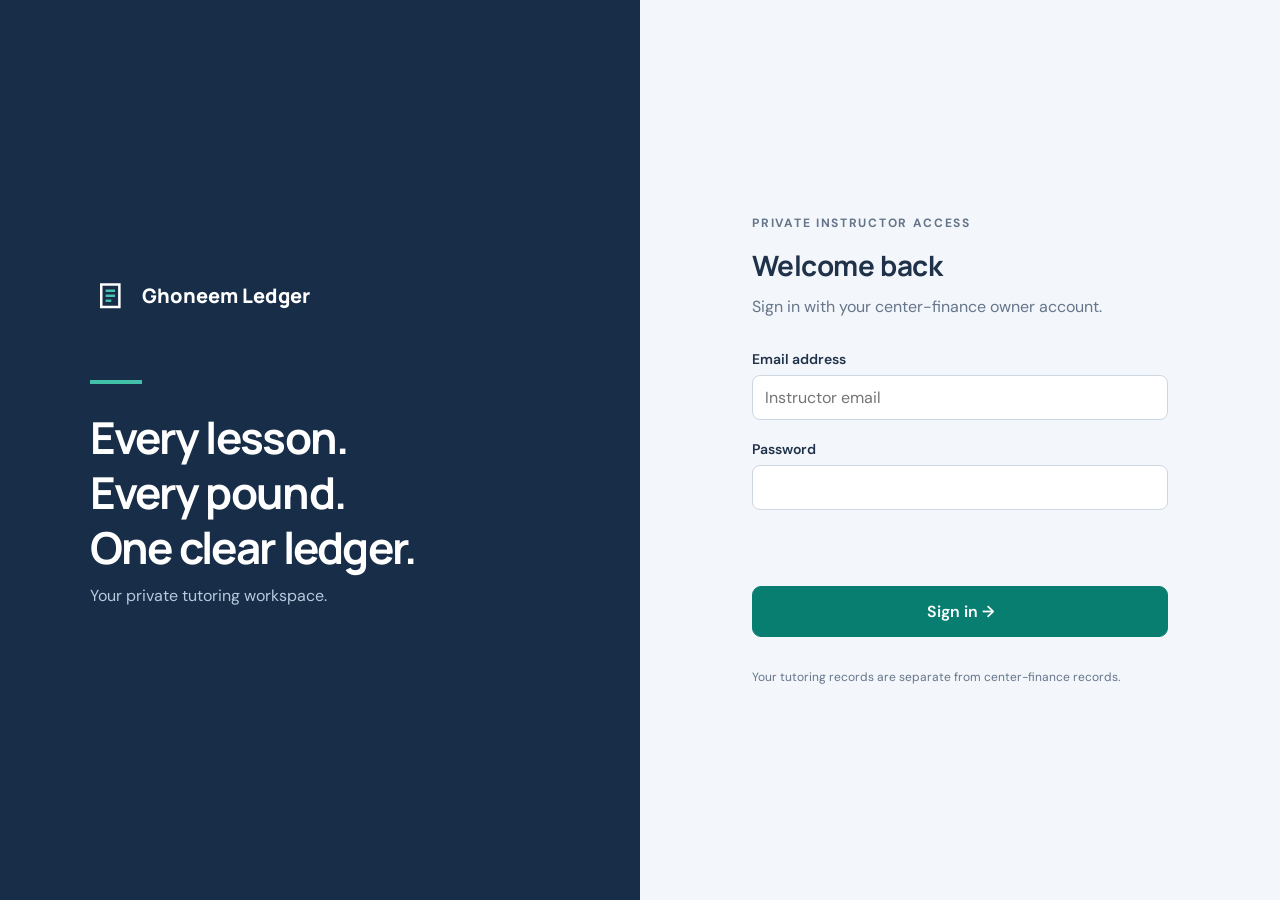
==== docs/index.html @ 1eb59dc2 "Implement isolated tutoring ledger for GitHub Pages" ====
<!doctype html><html lang="en"><head><meta charset="UTF-8"><meta name="viewport" content="width=device-width,initial-scale=1"><meta name="theme-color" content="#172d48"><meta name="description" content="Private tutoring payments, attendance and spending for Eng Abdelrahman Ghoneem."><title>Ghoneem Ledger</title><link rel="icon" href="./favicon.svg" type="image/svg+xml"><link rel="manifest" href="./manifest.webmanifest"><link rel="stylesheet" href="./style.css"></head><body><div id="app"><div class="loading">Opening your ledger…</div></div><dialog id="modal"></dialog><div id="toast" role="status"></div><script>window.addEventListener('error',function(){const a=document.getElementById('app');if(a&&a.textContent.includes('Opening your ledger'))a.innerHTML='<div class="loading">Unable to start the ledger. Please refresh the page.</div>'});</script><script type="module" src="./app.js"></script></body></html>
---- docs/style.css ----
@import url('https://fonts.googleapis.com/css2?family=DM+Sans:wght@400;500;600;700&family=Manrope:wght@400;500;600;700;800&display=swap');
:root{--navy:#172d48;--teal:#087e70;--paper:#f3f6fa;--text:#20324a;--muted:#65758a;--line:#dde5ee;--red:#b43a46;--amber:#91610b;--white:#fff;font-family:'DM Sans',Arial,sans-serif;color:var(--text);background:var(--paper);font-size:16px}*{box-sizing:border-box}body{margin:0}button,input,select,textarea{font:inherit}button,a,input,select,textarea{touch-action:manipulation}button,a{cursor:pointer}button{border:1px solid var(--line);border-radius:9px;background:white;padding:11px 16px;color:var(--text);font-weight:600;transition:background .15s}button:hover{background:#edf2f7}button:disabled{opacity:.6;cursor:wait}button.primary{background:var(--teal);color:white;border-color:var(--teal)}button.primary:hover{background:#07685d}button.dark{background:var(--navy);color:white}button.link{padding:5px 0;border:0;background:none;color:var(--teal)}button.danger{color:var(--red)}a{color:var(--teal)}input,select,textarea{width:100%;border:1px solid #cdd7e2;border-radius:8px;padding:11px 12px;background:white;color:var(--text);min-width:0}textarea{min-height:90px;resize:vertical}input:focus,select:focus,textarea:focus{outline:2px solid #2fae9c;outline-offset:2px}label{display:block;font-size:14px;font-weight:600;margin-bottom:7px}h1,h2,h3,p{margin-top:0}h1,h2,h3{font-family:Manrope,'DM Sans',sans-serif}h1{font-size:30px;letter-spacing:-1px;margin-bottom:8px}h2{font-size:19px;letter-spacing:-.4px;margin-bottom:18px}h3{font-size:16px}p{line-height:1.6}.muted{color:var(--muted)}.small{font-size:14px}.eyebrow{letter-spacing:1.7px;font-size:12px;font-weight:700;text-transform:uppercase;color:var(--muted)}.shell{display:grid;grid-template-columns:244px minmax(0,1fr);min-height:100vh}.sidebar{background:var(--navy);color:white;position:fixed;width:244px;height:100vh;padding:32px 22px;display:flex;flex-direction:column}.brand{display:flex;gap:12px;align-items:center;font-family:Manrope,sans-serif;font-size:20px;font-weight:800;line-height:1.15;margin-bottom:44px}.brand img{width:40px;height:40px}.brand small{display:block;font-size:11px;letter-spacing:2px;font-weight:500;color:#91accc;margin-top:5px}.sidebar nav{display:grid;gap:6px}.navbtn{display:flex;gap:12px;align-items:center;text-align:left;border:0;color:#b7c7dc;background:none;padding:13px 16px;font-size:15px}.navbtn.active,.navbtn:hover{background:#2b425d;color:white}.navicon{font-size:20px;width:24px;text-align:center}.sidefoot{margin-top:auto;border-top:1px solid #40526b;padding-top:24px;font-size:14px}.sidefoot strong{display:block;margin:8px 0}.sidefoot button{color:#b7c7dc;background:none;border:0;padding-left:0}.main{grid-column:2;padding:0 42px 50px;max-width:1600px;width:100%}.topbar{height:84px;border-bottom:1px solid var(--line);display:flex;justify-content:space-between;align-items:center;margin-bottom:34px;gap:16px}.topbar span{font-size:14px;color:var(--muted)}.actions{display:flex;gap:9px;align-items:center;flex-wrap:wrap}.pagehead{display:flex;justify-content:space-between;align-items:center;gap:18px;margin-bottom:28px}.pagehead p{margin:0;color:var(--muted)}.stats{display:grid;grid-template-columns:repeat(4,minmax(0,1fr));gap:16px;margin-bottom:26px}.stat{border:1px solid var(--line);background:white;border-radius:13px;padding:22px;min-width:0}.stat .label{font-size:14px;color:var(--muted);margin-bottom:17px}.stat .value{font:800 28px Manrope,sans-serif;letter-spacing:-.8px;overflow-wrap:anywhere}.stat .value small{font:500 12px 'DM Sans',sans-serif;color:var(--muted);letter-spacing:0}.stat .hint{font-size:12px;margin-top:12px;color:var(--muted)}.stat.feature{background:var(--navy);color:white;border-color:var(--navy)}.stat.feature .label,.stat.feature .hint,.stat.feature small{color:#b7c7dc}.twocol{display:grid;grid-template-columns:minmax(0,1.5fr) minmax(0,1fr);gap:24px}.panel{padding:24px;background:white;border:1px solid var(--line);border-radius:13px;margin-bottom:24px;min-width:0}.panelhead{display:flex;align-items:center;justify-content:space-between;gap:12px;margin-bottom:18px}.panelhead h2{margin:0}.tag{display:inline-block;border-radius:5px;padding:5px 8px;font-size:12px;font-weight:700;background:#eaf0f7;color:#526b89;white-space:nowrap}.tag.red{background:#fcebee;color:var(--red)}.tag.green{background:#e4f4ee;color:var(--teal)}.tag.amber{background:#fff3d8;color:var(--amber)}.red{color:var(--red)}.green{color:var(--teal)}.listrow{display:flex;align-items:center;justify-content:space-between;gap:14px;border-bottom:1px solid #edf1f6;padding:16px 0}.listrow:last-child{border:0;padding-bottom:0}.person{display:flex;gap:12px;align-items:center;min-width:0}.avatar{flex:none;background:#e9eff7;color:#536d8e;width:42px;height:42px;border-radius:50%;display:grid;place-items:center;font-weight:700}.person strong{display:block;overflow-wrap:anywhere}.person small{display:block;color:var(--muted);font-size:12px;margin-top:5px}.right{text-align:right}.empty{padding:26px 14px;text-align:center;color:var(--muted);font-size:14px;line-height:1.7}.empty b{display:block;color:var(--text);font-size:16px;margin-bottom:6px}.notice{padding:15px 18px;background:#eaf2fb;border:1px solid #d4e2f2;border-radius:10px;font-size:14px;line-height:1.5;margin-bottom:22px}.toolbar{display:flex;gap:12px;flex-wrap:wrap;margin-bottom:20px;align-items:center}.toolbar input{max-width:340px}.toolbar select{max-width:180px}.tablewrap{overflow-x:auto}table{width:100%;border-collapse:collapse;font-size:14px}th{text-align:left;color:var(--muted);font-size:12px;text-transform:uppercase;letter-spacing:.6px;background:#f8fafc;padding:14px 12px;white-space:nowrap}td{padding:16px 12px;border-bottom:1px solid #edf1f5}td strong{font-size:14px}td button{padding:7px 10px;font-size:14px}.cards{display:grid;grid-template-columns:repeat(3,minmax(0,1fr));gap:18px}.groupcard{padding:22px;background:white;border:1px solid var(--line);border-radius:12px}.groupcard h2{margin-top:15px}.bottomnav{display:none}.login{min-height:100vh;display:grid;grid-template-columns:1fr 1fr}.loginaside{background:var(--navy);color:white;padding:10vw 7vw;display:flex;flex-direction:column;justify-content:center}.loginaside .brand{margin-bottom:65px}.loginaside h1{font-size:44px;line-height:1.25;letter-spacing:-1.7px;max-width:450px}.loginaside p{color:#b8cadd;max-width:400px}.loginaside .divider{width:52px;height:4px;background:#42c1a9;margin-bottom:26px}.loginform{display:flex;flex-direction:column;justify-content:center;padding:8vw;max-width:620px;width:100%;margin:auto}.loginform form{display:grid;gap:20px}.loginform h2{font-size:28px;margin-top:15px;margin-bottom:10px}.loginform p{color:var(--muted);margin-bottom:30px}.loginform .primary{margin-top:6px;padding:14px}.loginfoot{margin-top:32px;font-size:12px;color:var(--muted)}dialog{border:0;border-radius:15px;box-shadow:0 20px 100px #132d4855;padding:0;width:min(600px,calc(100% - 28px));max-height:90vh;color:var(--text)}dialog::backdrop{background:#0d213f88;backdrop-filter:blur(3px)}.modalhead{padding:22px 26px;border-bottom:1px solid var(--line);display:flex;justify-content:space-between;align-items:center}.modalhead h2{margin:0}.modalhead button{border:0;padding:4px 10px;font-size:24px}.modalbody{padding:24px 26px}.formgrid{display:grid;grid-template-columns:1fr 1fr;gap:18px}.field.full{grid-column:1/-1}.modalfooter{display:flex;justify-content:flex-end;gap:10px;margin-top:24px;padding-top:20px;border-top:1px solid var(--line)}.error{color:var(--red);font-size:14px;line-height:1.5}.attrow{display:grid;grid-template-columns:1fr 190px;gap:10px;align-items:center;padding:14px 0;border-bottom:1px solid var(--line)}#toast{position:fixed;bottom:28px;left:50%;transform:translateX(-50%);background:var(--navy);color:white;border-radius:10px;padding:14px 22px;z-index:99;display:none;max-width:90%;font-size:14px}.loading{padding:25vh 20px;text-align:center}.bargraph{display:flex;height:200px;gap:12px;align-items:flex-end;overflow-x:auto;padding-top:20px}.barcol{flex:1;min-width:28px;height:100%;display:flex;flex-direction:column;justify-content:flex-end;align-items:center;gap:9px;font-size:11px;color:var(--muted)}.barpair{width:100%;height:165px;display:flex;gap:3px;align-items:flex-end}.bar{background:#169984;flex:1;border-radius:4px 4px 0 0;min-height:2px}.bar.spent{background:#9db0c8}.legend{display:flex;gap:20px;font-size:12px;color:var(--muted);margin:10px 0}.legend i{display:inline-block;width:9px;height:9px;background:#169984;margin-right:6px;border-radius:2px}.legend i.spent{background:#9db0c8}.statement{background:white;padding:20px}.mobilebrand{display:none}.balancehero{display:flex;gap:24px;flex-wrap:wrap;margin:12px 0 22px}.balancehero strong{font-size:26px;display:block;margin-top:5px}.fullwidth{width:100%}
@media(max-width:1100px){.sidebar{width:200px;padding:28px 15px}.shell{grid-template-columns:200px 1fr}.main{padding:0 24px 40px}.stats{grid-template-columns:repeat(2,minmax(0,1fr))}.twocol{grid-template-columns:1fr}.cards{grid-template-columns:repeat(2,minmax(0,1fr))}}
@media(max-width:700px){.shell{display:block}.sidebar{display:none}.main{padding:0 16px 100px}.topbar{height:70px;margin-bottom:24px}.topbar>span{display:none}.mobilebrand{display:block;font:800 18px Manrope,sans-serif}.topbar .actions button{padding:9px 11px;font-size:14px}.pagehead{align-items:flex-start}.pagehead h1{font-size:26px}.pagehead p{font-size:14px}.pagehead .actions{justify-content:flex-end}.stats{gap:10px}.stat{padding:17px 14px}.stat .label{font-size:12px;margin-bottom:13px}.stat .value{font-size:24px}.stat .hint{font-size:11px}.panel{padding:18px 16px}.cards{grid-template-columns:1fr}.bottomnav{display:flex;position:fixed;bottom:0;left:0;right:0;background:white;border-top:1px solid var(--line);justify-content:space-around;padding:8px 3px max(8px,env(safe-area-inset-bottom));z-index:10}.bottomnav button{border:0;background:none;padding:5px 8px;font-size:11px;font-weight:500;color:var(--muted);display:flex;flex-direction:column;align-items:center;gap:3px}.bottomnav button.active{color:var(--teal)}.bottomnav .navicon{font-size:23px}.bottomnav button.quick{background:var(--teal);color:white;border-radius:13px;width:49px;font-size:27px;justify-content:center}.login{display:block}.loginaside{padding:28px}.loginaside .brand{margin:0}.loginaside h1,.loginaside p,.loginaside .divider{display:none}.loginform{padding:42px 26px}.loginform h2{font-size:26px}.formgrid{grid-template-columns:1fr}.field.full{grid-column:auto}.modalbody{padding:20px}.attrow{grid-template-columns:1fr}.toolbar input{max-width:none}.toolbar select{flex:1}.listrow{gap:8px}.right{flex-shrink:0}.person{gap:8px}.person strong{font-size:14px}#toast{bottom:90px}.bargraph{gap:5px}.barcol{font-size:10px}}
@media print{body{background:white}.shell,.bottomnav,#toast{display:none!important}dialog{position:static;display:block!important;max-height:none;width:100%;box-shadow:none}.modalhead,.modalfooter,.noprint{display:none!important}.modalbody{padding:0}.statement{padding:0}table{font-size:12px}tr{break-inside:avoid}}
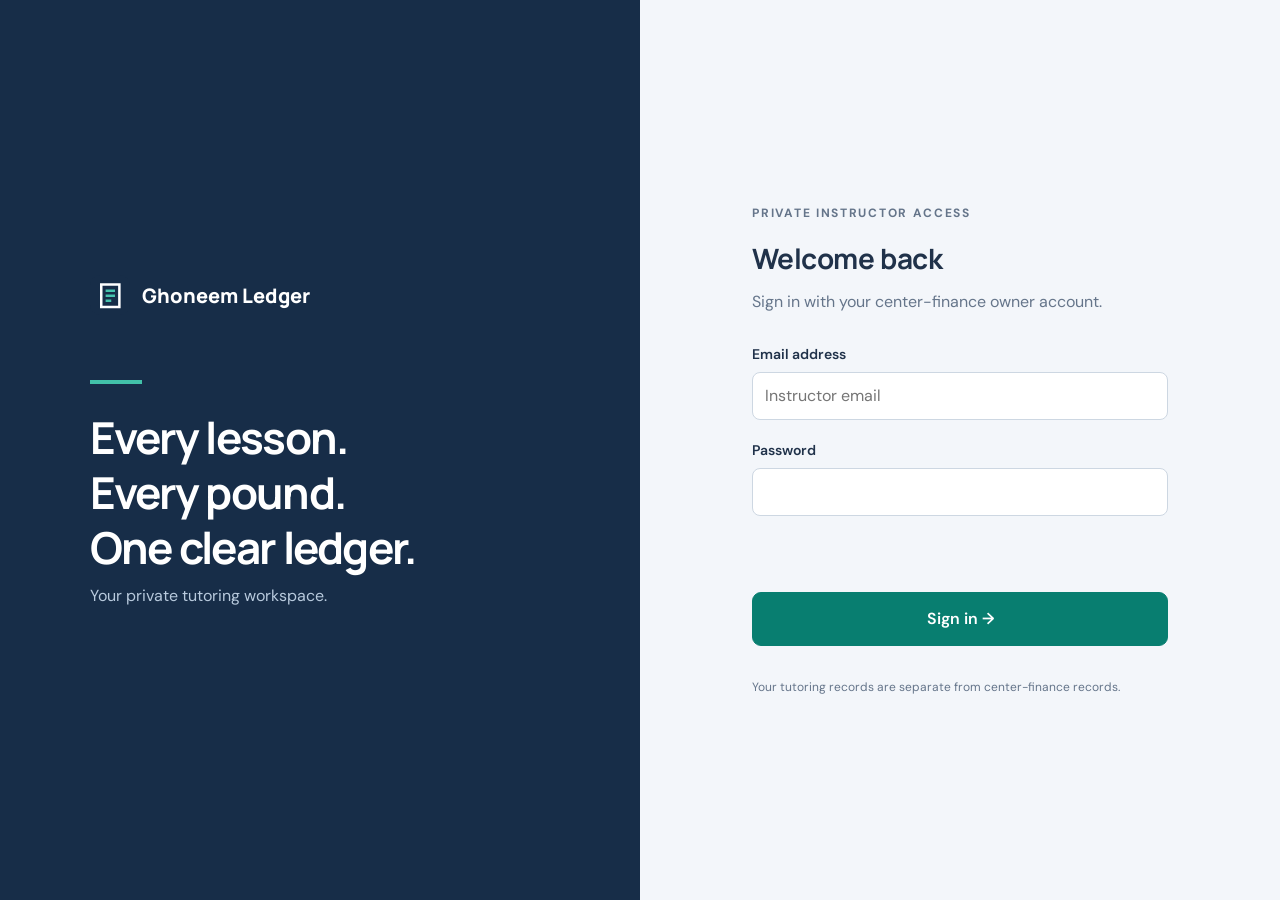
==== commit 9757df44: "Adapt ledger records, controls and forms to phone and tablet screens" ====
--- a/docs/index.html
+++ b/docs/index.html
@@ -1 +1 @@
-<!doctype html><html lang="en"><head><meta charset="UTF-8"><meta name="viewport" content="width=device-width,initial-scale=1"><meta name="theme-color" content="#172d48"><meta name="description" content="Private tutoring payments, attendance and spending for Eng Abdelrahman Ghoneem."><title>Ghoneem Ledger</title><link rel="icon" href="./favicon.svg" type="image/svg+xml"><link rel="manifest" href="./manifest.webmanifest"><link rel="stylesheet" href="./style.css"></head><body><div id="app"><div class="loading">Opening your ledger…</div></div><dialog id="modal"></dialog><div id="toast" role="status"></div><script>window.addEventListener('error',function(){const a=document.getElementById('app');if(a&&a.textContent.includes('Opening your ledger'))a.innerHTML='<div class="loading">Unable to start the ledger. Please refresh the page.</div>'});</script><script type="module" src="./app.js"></script></body></html>
+<!doctype html><html lang="en"><head><meta charset="UTF-8"><meta name="viewport" content="width=device-width,initial-scale=1,viewport-fit=cover"><meta name="theme-color" content="#172d48"><meta name="description" content="Private tutoring payments, attendance and spending for Eng Abdelrahman Ghoneem."><title>Ghoneem Ledger</title><link rel="icon" href="./favicon.svg" type="image/svg+xml"><link rel="manifest" href="./manifest.webmanifest"><link rel="stylesheet" href="./style.css?v=responsive-2"></head><body><div id="app"><div class="loading">Opening your ledger…</div></div><dialog id="modal"></dialog><div id="toast" role="status"></div><script>window.addEventListener('error',function(){const a=document.getElementById('app');if(a&&a.textContent.includes('Opening your ledger'))a.innerHTML='<div class="loading">Unable to start the ledger. Please refresh the page.</div>'});</script><script type="module" src="./app.js?v=responsive-2"></script></body></html>
--- a/docs/style.css
+++ b/docs/style.css
@@ -3,3 +3,25 @@
 @media(max-width:1100px){.sidebar{width:200px;padding:28px 15px}.shell{grid-template-columns:200px 1fr}.main{padding:0 24px 40px}.stats{grid-template-columns:repeat(2,minmax(0,1fr))}.twocol{grid-template-columns:1fr}.cards{grid-template-columns:repeat(2,minmax(0,1fr))}}
 @media(max-width:700px){.shell{display:block}.sidebar{display:none}.main{padding:0 16px 100px}.topbar{height:70px;margin-bottom:24px}.topbar>span{display:none}.mobilebrand{display:block;font:800 18px Manrope,sans-serif}.topbar .actions button{padding:9px 11px;font-size:14px}.pagehead{align-items:flex-start}.pagehead h1{font-size:26px}.pagehead p{font-size:14px}.pagehead .actions{justify-content:flex-end}.stats{gap:10px}.stat{padding:17px 14px}.stat .label{font-size:12px;margin-bottom:13px}.stat .value{font-size:24px}.stat .hint{font-size:11px}.panel{padding:18px 16px}.cards{grid-template-columns:1fr}.bottomnav{display:flex;position:fixed;bottom:0;left:0;right:0;background:white;border-top:1px solid var(--line);justify-content:space-around;padding:8px 3px max(8px,env(safe-area-inset-bottom));z-index:10}.bottomnav button{border:0;background:none;padding:5px 8px;font-size:11px;font-weight:500;color:var(--muted);display:flex;flex-direction:column;align-items:center;gap:3px}.bottomnav button.active{color:var(--teal)}.bottomnav .navicon{font-size:23px}.bottomnav button.quick{background:var(--teal);color:white;border-radius:13px;width:49px;font-size:27px;justify-content:center}.login{display:block}.loginaside{padding:28px}.loginaside .brand{margin:0}.loginaside h1,.loginaside p,.loginaside .divider{display:none}.loginform{padding:42px 26px}.loginform h2{font-size:26px}.formgrid{grid-template-columns:1fr}.field.full{grid-column:auto}.modalbody{padding:20px}.attrow{grid-template-columns:1fr}.toolbar input{max-width:none}.toolbar select{flex:1}.listrow{gap:8px}.right{flex-shrink:0}.person{gap:8px}.person strong{font-size:14px}#toast{bottom:90px}.bargraph{gap:5px}.barcol{font-size:10px}}
 @media print{body{background:white}.shell,.bottomnav,#toast{display:none!important}dialog{position:static;display:block!important;max-height:none;width:100%;box-shadow:none}.modalhead,.modalfooter,.noprint{display:none!important}.modalbody{padding:0}.statement{padding:0}table{font-size:12px}tr{break-inside:avoid}}
+
+/* Comfortable spacing and readable controls on phones and tablets. */
+body{line-height:1.5}.main,.person>div,.pagehead>div{min-width:0}.topbar{height:auto;min-height:84px;padding:18px 0;flex-wrap:wrap}.actions{gap:12px}.actions button{min-height:44px;white-space:normal}.pagehead,.panelhead{flex-wrap:wrap}.panelhead{row-gap:14px}.listrow{padding:20px 0;flex-wrap:wrap}.person{flex:1 1 160px}.person button{overflow-wrap:anywhere;text-align:start}.stat .hint{line-height:1.55}.formgrid{gap:22px}.field{min-width:0}.formgrid .notice{margin:0}.modalhead{gap:16px}.modalbody{padding:26px}.modalfooter{flex-wrap:wrap;gap:12px}.balancehero{gap:24px 36px}.countergrid{display:grid;grid-template-columns:repeat(auto-fit,minmax(150px,1fr));gap:18px;margin:20px 0}.countergrid>div{background:var(--paper);border-radius:10px;padding:18px}.countergrid span{display:block;font-size:13px;color:var(--muted);margin-bottom:10px}.countergrid strong{font:800 25px Manrope,sans-serif;overflow-wrap:anywhere}.counterhelp{margin:20px 0 0}td{line-height:1.6;min-width:100px}.stats{grid-template-columns:repeat(auto-fit,minmax(200px,1fr))}
+@media(max-width:700px){.main{padding:0 16px calc(110px + env(safe-area-inset-bottom))}.topbar{gap:14px;padding:16px 0;margin-bottom:24px}.mobilebrand{flex:1 1 100%}.topbar .actions{width:100%;display:grid;grid-template-columns:auto 1fr}.pagehead{display:block;margin-bottom:24px}.pagehead>.actions{margin-top:16px;justify-content:flex-start}.panel{padding:22px 18px;margin-bottom:20px}.panel>.actions,.sessioncounter .actions{display:grid;grid-template-columns:repeat(2,minmax(0,1fr));align-items:stretch}.panel>.actions button,.sessioncounter .actions button{padding:12px 10px}.stats{grid-template-columns:repeat(2,minmax(0,1fr));gap:12px}.stat{padding:18px 14px}.stat .value{font-size:22px}.stat .hint{font-size:12px}.countergrid{grid-template-columns:repeat(2,minmax(0,1fr));gap:12px}.countergrid>div{padding:16px 12px}.countergrid strong{font-size:23px}.modalhead{padding:18px 20px}.modalbody{padding:22px 20px}.modalfooter button{flex:1;min-height:46px}.right{max-width:100%}.tag{white-space:normal}.bottomnav button{min-height:48px}.balancehero strong{font-size:24px;overflow-wrap:anywhere}}
+@media(max-width:380px){.stats,.countergrid{grid-template-columns:1fr}.panel>.actions,.sessioncounter .actions{grid-template-columns:1fr}}
+
+/* Fit the available viewport, including tablets, rotation and phone keyboards. */
+@media screen{
+ html{scroll-padding-bottom:100px}input,select,textarea{min-height:46px;font-size:16px}button{min-height:44px}button.link{min-height:40px}h1{font-size:clamp(24px,3vw,32px)}h1,h2,.notice,td,.listrow{overflow-wrap:anywhere}.shell{min-height:100dvh}.sidebar{height:100dvh;overflow-y:auto}.sidebar .sidefoot{padding-top:20px;margin-top:24px}.main{max-width:1500px}.actions>*{max-width:100%}.toolbar>*{flex:1 1 170px}.balancehero>div{flex:1 1 170px;min-width:0}.tablewrap{max-width:100%;overscroll-behavior-x:contain}dialog{max-height:calc(100dvh - 32px);overflow:auto;overscroll-behavior:contain;scroll-padding:90px 0}.modalhead{position:sticky;top:0;background:white;z-index:2}.modalhead button{flex-shrink:0;min-width:44px}.modalfooter{background:white;padding-bottom:env(safe-area-inset-bottom)}.formgrid{grid-template-columns:repeat(2,minmax(0,1fr))}.bottomnav button{min-width:0;flex:1}.bottomnav button.quick{flex:0 0 49px}.stat .value{font-size:clamp(21px,2.3vw,28px)}
+}
+@media screen and (min-width:701px) and (max-width:950px){
+ .shell{display:block}.sidebar{display:none}.main{padding:0 24px calc(110px + env(safe-area-inset-bottom))}.bottomnav{display:flex;position:fixed;bottom:0;left:0;right:0;background:white;border-top:1px solid var(--line);justify-content:space-around;padding:10px 16px max(10px,env(safe-area-inset-bottom));z-index:10}.bottomnav button{border:0;background:none;display:flex;flex-direction:column;align-items:center;gap:3px;min-height:50px;font-size:13px}.bottomnav button.active{color:var(--teal)}.bottomnav button.quick{background:var(--teal);color:white;border-radius:12px}.topbar{min-height:76px}.stats{grid-template-columns:repeat(2,minmax(0,1fr))}#toast{bottom:96px}
+}
+@media screen and (max-width:700px){
+ .main{padding-left:max(12px,env(safe-area-inset-left));padding-right:max(12px,env(safe-area-inset-right))}.panel{padding:18px 14px}.formgrid{grid-template-columns:minmax(0,1fr)}.topbar{min-height:0;padding:14px 0;gap:12px}.topbar .actions{gap:10px}.panelhead>button{flex:1 1 150px}.panelhead h2{flex:1 1 160px}.listrow>.actions{width:100%;display:grid;grid-template-columns:repeat(auto-fit,minmax(115px,1fr))}.listrow .right{margin-left:auto}.pagehead>.actions{display:grid;grid-template-columns:repeat(auto-fit,minmax(120px,1fr));width:100%}.toolbar{display:grid;grid-template-columns:repeat(2,minmax(0,1fr))}.toolbar input{grid-column:1/-1}.toolbar select{max-width:none;width:100%}.countergrid{gap:10px}.countergrid span{line-height:1.4}.balancehero{gap:18px}.balancehero>div{flex-basis:130px}.balancehero strong{font-size:22px}.bottomnav{padding-left:max(4px,env(safe-area-inset-left));padding-right:max(4px,env(safe-area-inset-right))}.bottomnav button{padding:6px 2px}.modalbody{padding:18px 16px}.modalhead{padding:14px 16px}.modalfooter{margin-top:18px;padding-top:16px}.loginform{padding:28px 22px}.loginaside{padding:22px}.notice{padding:14px;line-height:1.6}
+}
+@media screen and (max-width:600px){
+ /* Keep each record together, with visible labels instead of a wide table. */
+ .mobile-cards,.mobile-cards tbody{display:block;width:100%}.mobile-cards thead{position:absolute;width:1px;height:1px;padding:0;overflow:hidden;clip-path:inset(50%)}.mobile-cards tr{display:block;border:1px solid var(--line);border-radius:10px;margin:0 0 14px;padding:6px 12px;background:white}.mobile-cards td{display:grid;grid-template-columns:minmax(85px,.8fr) minmax(0,1.2fr);gap:6px 12px;min-width:0;padding:12px 0;border-bottom:1px solid #edf1f5;text-align:start}.mobile-cards td:last-child{border-bottom:0}.mobile-cards td::before{content:attr(data-label);color:var(--muted);font-size:12px;font-weight:600;grid-column:1;grid-row:1 / span 5}.mobile-cards td>*{grid-column:2;min-width:0}.mobile-cards td button{justify-self:start;text-align:start}.mobile-cards td:empty{display:none}.tablewrap:has(.mobile-cards){overflow:visible}dialog{width:calc(100% - 16px);max-height:calc(100dvh - 16px);border-radius:12px}
+}
+@media screen and (max-height:500px){dialog{max-height:calc(100dvh - 8px);margin:4px auto}.modalhead{position:static}.modalbody{padding-top:12px}.modalfooter{position:static}.bottomnav button{min-height:40px}}
+@media(prefers-reduced-motion:reduce){*{scroll-behavior:auto!important;transition:none!important}}
